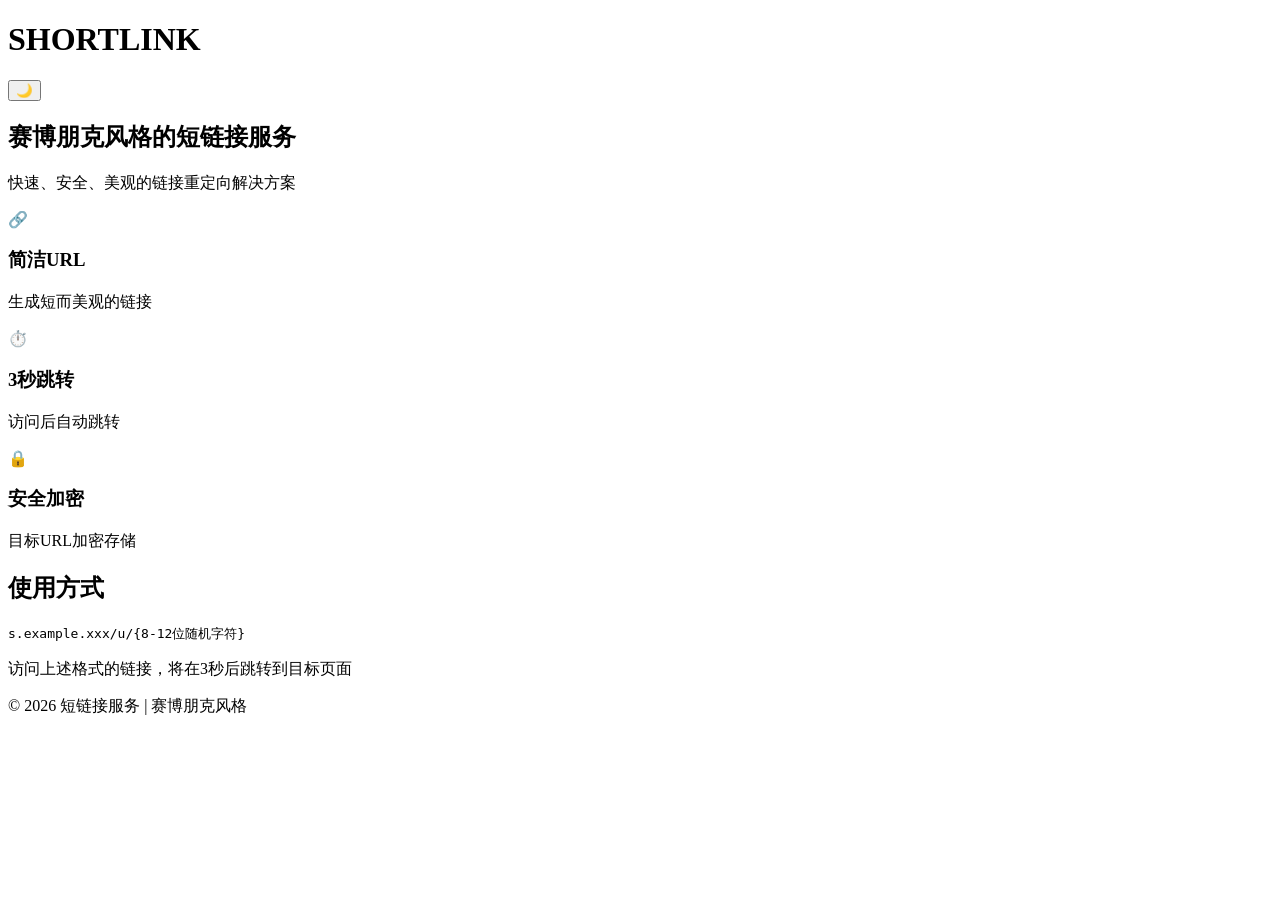
==== index.html @ 552d744b "feat: 实现静态短链接重定向网站基础功能 添加主页和重定向页面HTML结构 创建重定向配置JSON文件 添加项目计划文档 实现赛博朋克风格界面和日夜间切换功能" ====
<!DOCTYPE html>
<html lang="zh-CN">
<head>
    <meta charset="UTF-8">
    <meta name="viewport" content="width=device-width, initial-scale=1.0">
    <title>短链接重定向服务</title>
    <link rel="stylesheet" href="css/style.css">
</head>
<body>
    <div class="container">
        <header>
            <h1 class="glitch">SHORT<span class="neon">LINK</span></h1>
            <button id="theme-toggle" class="theme-btn">🌙</button>
        </header>
        
        <main>
            <section class="hero">
                <h2>赛博朋克风格的短链接服务</h2>
                <p>快速、安全、美观的链接重定向解决方案</p>
                <div class="grid">
                    <div class="feature">
                        <div class="feature-icon">🔗</div>
                        <h3>简洁URL</h3>
                        <p>生成短而美观的链接</p>
                    </div>
                    <div class="feature">
                        <div class="feature-icon">⏱️</div>
                        <h3>3秒跳转</h3>
                        <p>访问后自动跳转</p>
                    </div>
                    <div class="feature">
                        <div class="feature-icon">🔒</div>
                        <h3>安全加密</h3>
                        <p>目标URL加密存储</p>
                    </div>
                </div>
            </section>
            
            <section class="usage">
                <h2>使用方式</h2>
                <code>s.example.xxx/u/{8-12位随机字符}</code>
                <p>访问上述格式的链接，将在3秒后跳转到目标页面</p>
            </section>
        </main>
        
        <footer>
            <p>&copy; 2026 短链接服务 | 赛博朋克风格</p>
        </footer>
    </div>
    
    <script src="js/theme.js"></script>
</body>
</html>
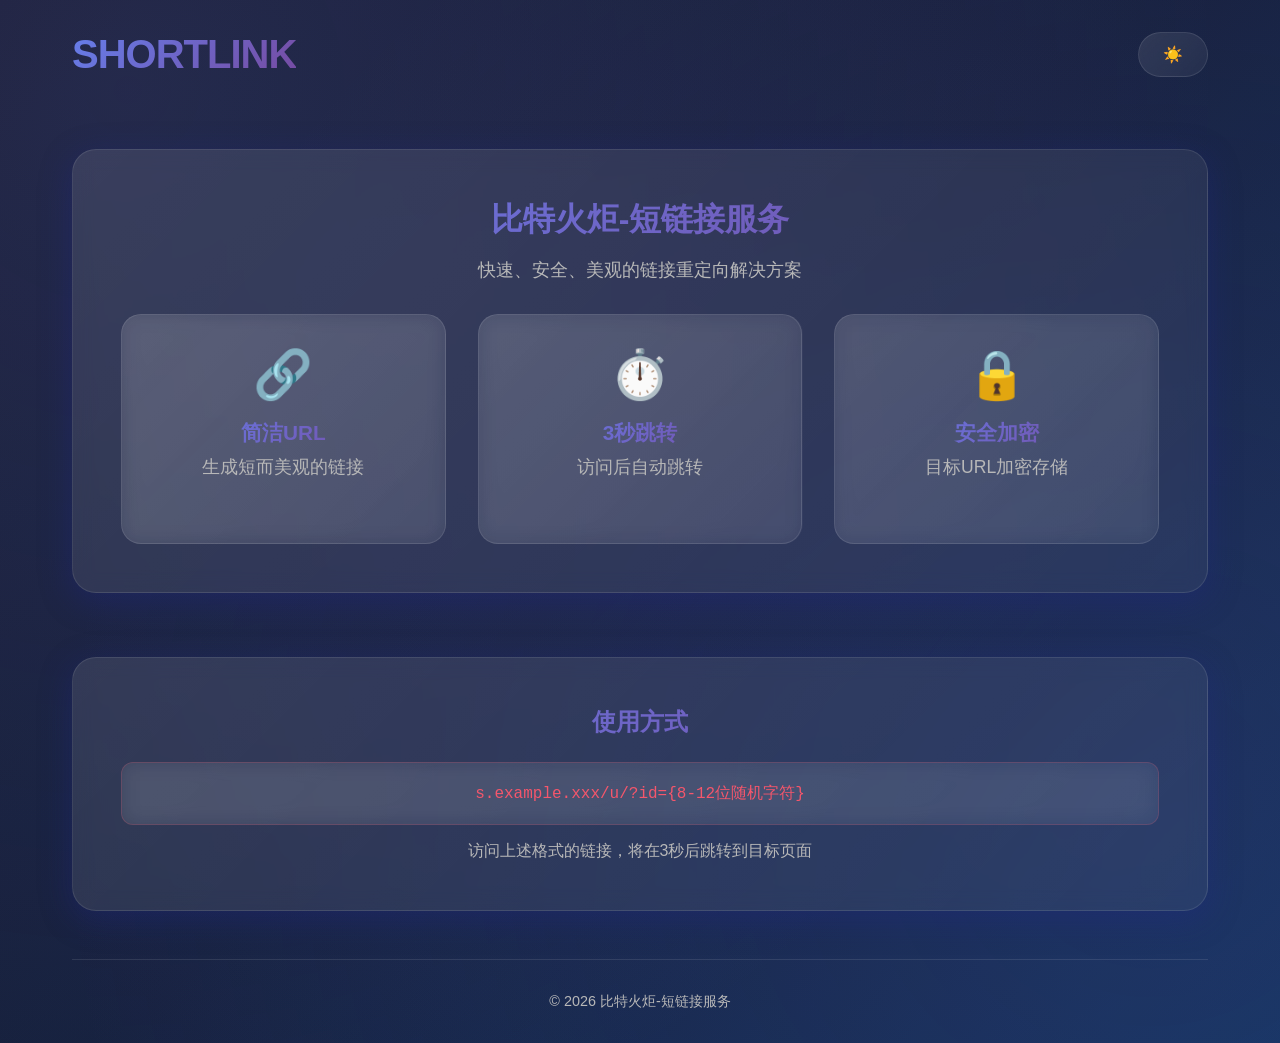
==== commit b301f459: "feat: 添加主题切换功能和错误处理页面 refactor: 简化标题样式并更新品牌名称  style: 优化CSS样式和响应式设计  docs: 更新页面文本和版权信息" ====
--- a/index.html
+++ b/index.html
@@ -3,19 +3,19 @@
 <head>
     <meta charset="UTF-8">
     <meta name="viewport" content="width=device-width, initial-scale=1.0">
-    <title>短链接重定向服务</title>
+    <title>比特火炬-短链接重定向服务</title>
     <link rel="stylesheet" href="css/style.css">
 </head>
 <body>
     <div class="container">
         <header>
-            <h1 class="glitch">SHORT<span class="neon">LINK</span></h1>
+            <h1>SHORTLINK</h1>
             <button id="theme-toggle" class="theme-btn">🌙</button>
         </header>
         
         <main>
             <section class="hero">
-                <h2>赛博朋克风格的短链接服务</h2>
+                <h2>比特火炬-短链接服务</h2>
                 <p>快速、安全、美观的链接重定向解决方案</p>
                 <div class="grid">
                     <div class="feature">
@@ -38,13 +38,13 @@
             
             <section class="usage">
                 <h2>使用方式</h2>
-                <code>s.example.xxx/u/{8-12位随机字符}</code>
+                <code>s.example.xxx/u/?id={8-12位随机字符}</code>
                 <p>访问上述格式的链接，将在3秒后跳转到目标页面</p>
             </section>
         </main>
         
         <footer>
-            <p>&copy; 2026 短链接服务 | 赛博朋克风格</p>
+            <p>&copy; 2026 比特火炬-短链接服务</p>
         </footer>
     </div>
     
--- a/css/style.css
+++ b/css/style.css
@@ -0,0 +1,427 @@
+/* 全局样式重置 */
+* {
+    margin: 0;
+    padding: 0;
+    box-sizing: border-box;
+}
+
+/* 渐变色彩变量 */
+:root {
+    --gradient-primary: linear-gradient(135deg, #667eea 0%, #764ba2 100%);
+    --gradient-secondary: linear-gradient(135deg, #f093fb 0%, #f5576c 100%);
+    --gradient-bg: linear-gradient(135deg, #1a1a2e 0%, #16213e 50%, #0f3460 100%);
+    --gradient-glass: linear-gradient(135deg, rgba(255,255,255,0.1) 0%, rgba(255,255,255,0.05) 100%);
+    --bg-primary: #1a1a2e;
+    --bg-secondary: #16213e;
+    --bg-card: rgba(255, 255, 255, 0.05);
+    --text-primary: #ffffff;
+    --text-secondary: #b8b8b8;
+    --accent: #667eea;
+    --accent-secondary: #764ba2;
+    --shadow: 0 8px 32px 0 rgba(31, 38, 135, 0.37);
+    --shadow-glow: 0 0 20px rgba(102, 126, 234, 0.3);
+}
+
+/* 日间模式 */
+body.light-mode {
+    --bg-primary: #f8f9fa;
+    --bg-secondary: #ffffff;
+    --bg-card: rgba(255, 255, 255, 0.8);
+    --text-primary: #1a1a2e;
+    --text-secondary: #666666;
+    --shadow: 0 8px 32px 0 rgba(0, 0, 0, 0.1);
+    --shadow-glow: 0 0 20px rgba(102, 126, 234, 0.2);
+}
+
+/* 基础样式 */
+body {
+    font-family: -apple-system, BlinkMacSystemFont, 'Segoe UI', Roboto, 'Helvetica Neue', Arial, sans-serif;
+    background: var(--gradient-bg);
+    color: var(--text-primary);
+    min-height: 100vh;
+    position: relative;
+    overflow-x: hidden;
+}
+
+/* 背景装饰 */
+body::before {
+    content: '';
+    position: fixed;
+    top: -50%;
+    left: -50%;
+    width: 200%;
+    height: 200%;
+    background: radial-gradient(circle at 30% 30%, rgba(102, 126, 234, 0.15) 0%, transparent 50%),
+                radial-gradient(circle at 70% 70%, rgba(118, 75, 162, 0.15) 0%, transparent 50%);
+    z-index: -1;
+    animation: float 20s ease-in-out infinite;
+}
+
+@keyframes float {
+    0%, 100% {
+        transform: translate(0, 0);
+    }
+    25% {
+        transform: translate(2%, 2%);
+    }
+    50% {
+        transform: translate(0, 4%);
+    }
+    75% {
+        transform: translate(-2%, 2%);
+    }
+}
+
+/* 容器 */
+.container {
+    max-width: 1200px;
+    margin: 0 auto;
+    padding: 2rem;
+    position: relative;
+    z-index: 1;
+}
+
+/* 头部 */
+header {
+    display: flex;
+    justify-content: space-between;
+    align-items: center;
+    margin-bottom: 3rem;
+    padding-bottom: 1.5rem;
+}
+
+/* 标题样式 */
+h1 {
+    font-size: 2.5rem;
+    font-weight: 700;
+    background: var(--gradient-primary);
+    -webkit-background-clip: text;
+    -webkit-text-fill-color: transparent;
+    background-clip: text;
+    letter-spacing: -1px;
+}
+
+/* 主题切换按钮 */
+.theme-btn {
+    background: var(--gradient-glass);
+    backdrop-filter: blur(10px);
+    -webkit-backdrop-filter: blur(10px);
+    border: 1px solid rgba(255, 255, 255, 0.1);
+    color: var(--text-primary);
+    padding: 0.75rem 1.5rem;
+    border-radius: 50px;
+    cursor: pointer;
+    font-size: 1rem;
+    transition: all 0.3s ease;
+    backdrop-filter: blur(10px);
+}
+
+.theme-btn:hover {
+    background: var(--gradient-primary);
+    transform: translateY(-2px);
+    box-shadow: var(--shadow-glow);
+}
+
+/* 主内容 */
+main {
+    margin-bottom: 3rem;
+}
+
+/* 英雄区域 */
+.hero {
+    text-align: center;
+    margin-bottom: 4rem;
+    padding: 3rem;
+    background: var(--gradient-glass);
+    backdrop-filter: blur(10px);
+    -webkit-backdrop-filter: blur(10px);
+    border: 1px solid rgba(255, 255, 255, 0.1);
+    border-radius: 24px;
+    box-shadow: var(--shadow);
+}
+
+.hero h2 {
+    font-size: 2rem;
+    margin-bottom: 1rem;
+    font-weight: 600;
+    background: var(--gradient-primary);
+    -webkit-background-clip: text;
+    -webkit-text-fill-color: transparent;
+    background-clip: text;
+}
+
+.hero p {
+    font-size: 1.1rem;
+    margin-bottom: 2rem;
+    color: var(--text-secondary);
+}
+
+/* 网格布局 */
+.grid {
+    display: grid;
+    grid-template-columns: repeat(auto-fit, minmax(280px, 1fr));
+    gap: 2rem;
+    margin-top: 2rem;
+}
+
+/* 特性卡片 */
+.feature {
+    background: var(--gradient-glass);
+    backdrop-filter: blur(10px);
+    -webkit-backdrop-filter: blur(10px);
+    padding: 2rem;
+    border: 1px solid rgba(255, 255, 255, 0.1);
+    border-radius: 20px;
+    transition: all 0.3s ease;
+    text-align: center;
+}
+
+.feature:hover {
+    transform: translateY(-8px);
+    box-shadow: var(--shadow-glow);
+    border-color: rgba(102, 126, 234, 0.3);
+}
+
+.feature-icon {
+    font-size: 3rem;
+    margin-bottom: 1rem;
+}
+
+.feature h3 {
+    font-size: 1.3rem;
+    margin-bottom: 0.5rem;
+    font-weight: 600;
+    background: var(--gradient-primary);
+    -webkit-background-clip: text;
+    -webkit-text-fill-color: transparent;
+    background-clip: text;
+}
+
+.feature p {
+    color: var(--text-secondary);
+}
+
+/* 使用方式 */
+.usage {
+    text-align: center;
+    padding: 3rem;
+    background: var(--gradient-glass);
+    backdrop-filter: blur(10px);
+    -webkit-backdrop-filter: blur(10px);
+    border: 1px solid rgba(255, 255, 255, 0.1);
+    border-radius: 24px;
+    box-shadow: var(--shadow);
+}
+
+.usage h2 {
+    font-size: 1.5rem;
+    margin-bottom: 1.5rem;
+    font-weight: 600;
+    background: var(--gradient-primary);
+    -webkit-background-clip: text;
+    -webkit-text-fill-color: transparent;
+    background-clip: text;
+}
+
+.usage code {
+    display: block;
+    background: var(--bg-card);
+    padding: 1.25rem 1.5rem;
+    border-radius: 12px;
+    margin: 1rem 0;
+    font-family: 'SF Mono', Monaco, 'Courier New', monospace;
+    font-size: 1rem;
+    color: #f5576c;
+    border: 1px solid rgba(245, 87, 108, 0.2);
+    backdrop-filter: blur(10px);
+}
+
+.usage p {
+    color: var(--text-secondary);
+}
+
+/* 重定向页面 */
+.redirect-page {
+    display: flex;
+    align-items: center;
+    justify-content: center;
+    min-height: calc(100vh - 200px);
+}
+
+.redirect-content {
+    text-align: center;
+    padding: 4rem;
+    background: var(--gradient-glass);
+    backdrop-filter: blur(20px);
+    -webkit-backdrop-filter: blur(20px);
+    border: 1px solid rgba(255, 255, 255, 0.1);
+    border-radius: 32px;
+    box-shadow: var(--shadow);
+    max-width: 500px;
+    width: 100%;
+}
+
+/* 倒计时 */
+.countdown-container {
+    margin-bottom: 2.5rem;
+}
+
+.countdown {
+    font-size: 6rem;
+    font-weight: 700;
+    background: var(--gradient-secondary);
+    -webkit-background-clip: text;
+    -webkit-text-fill-color: transparent;
+    background-clip: text;
+    margin-bottom: 1rem;
+    line-height: 1;
+    animation: pulse-glow 2s ease-in-out infinite;
+}
+
+@keyframes pulse-glow {
+    0%, 100% {
+        transform: scale(1);
+        filter: drop-shadow(0 0 20px rgba(240, 147, 251, 0.3));
+    }
+    50% {
+        transform: scale(1.05);
+        filter: drop-shadow(0 0 40px rgba(240, 147, 251, 0.5));
+    }
+}
+
+.countdown-container p {
+    color: var(--text-secondary);
+    font-size: 1.2rem;
+}
+
+/* 链接信息 */
+.link-info {
+    margin-bottom: 2rem;
+    padding: 1.25rem;
+    background: var(--bg-card);
+    border-radius: 12px;
+    border: 1px solid rgba(255, 255, 255, 0.05);
+}
+
+.link-info p {
+    color: var(--text-secondary);
+    font-size: 0.95rem;
+}
+
+.link-info span {
+    background: var(--gradient-primary);
+    -webkit-background-clip: text;
+    -webkit-text-fill-color: transparent;
+    background-clip: text;
+    font-family: 'SF Mono', Monaco, 'Courier New', monospace;
+}
+
+/* 跳转按钮 */
+.redirect-btn {
+    background: var(--gradient-secondary);
+    border: none;
+    color: white;
+    padding: 1rem 2.5rem;
+    font-size: 1.1rem;
+    font-weight: 600;
+    border-radius: 50px;
+    cursor: pointer;
+    transition: all 0.3s ease;
+    text-transform: uppercase;
+    letter-spacing: 2px;
+}
+
+.redirect-btn:hover {
+    transform: translateY(-3px);
+    box-shadow: 0 10px 30px rgba(245, 87, 108, 0.4);
+}
+
+/* 错误消息 */
+.error-message {
+    margin-top: 2rem;
+    padding: 1rem;
+    background: rgba(255, 82, 82, 0.1);
+    border: 1px solid rgba(255, 82, 82, 0.3);
+    border-radius: 12px;
+    color: #ff5252;
+    display: none;
+}
+
+/* 404错误页面样式 */
+.error-icon {
+    font-size: 5rem;
+    margin-bottom: 1.5rem;
+}
+
+.error-title {
+    font-size: 2rem;
+    font-weight: 700;
+    margin-bottom: 1rem;
+    background: var(--gradient-secondary);
+    -webkit-background-clip: text;
+    -webkit-text-fill-color: transparent;
+    background-clip: text;
+}
+
+.countdown-container p {
+    color: var(--text-secondary);
+    font-size: 1.1rem;
+    margin-bottom: 1.5rem;
+}
+
+/* 页脚 */
+footer {
+    text-align: center;
+    padding-top: 2rem;
+    margin-top: 2rem;
+    border-top: 1px solid rgba(255, 255, 255, 0.1);
+    color: var(--text-secondary);
+    font-size: 0.9rem;
+}
+
+/* 响应式设计 */
+@media (max-width: 768px) {
+    .container {
+        padding: 1.5rem;
+    }
+
+    h1 {
+        font-size: 2rem;
+    }
+
+    .hero {
+        padding: 2rem;
+    }
+
+    .hero h2 {
+        font-size: 1.5rem;
+    }
+
+    .redirect-content {
+        padding: 2.5rem;
+    }
+
+    .countdown {
+        font-size: 4rem;
+    }
+}
+
+@media (max-width: 480px) {
+    header {
+        flex-direction: column;
+        gap: 1rem;
+    }
+
+    .grid {
+        grid-template-columns: 1fr;
+    }
+
+    .redirect-content {
+        padding: 2rem;
+        margin: 1rem;
+    }
+
+    .countdown {
+        font-size: 3rem;
+    }
+}
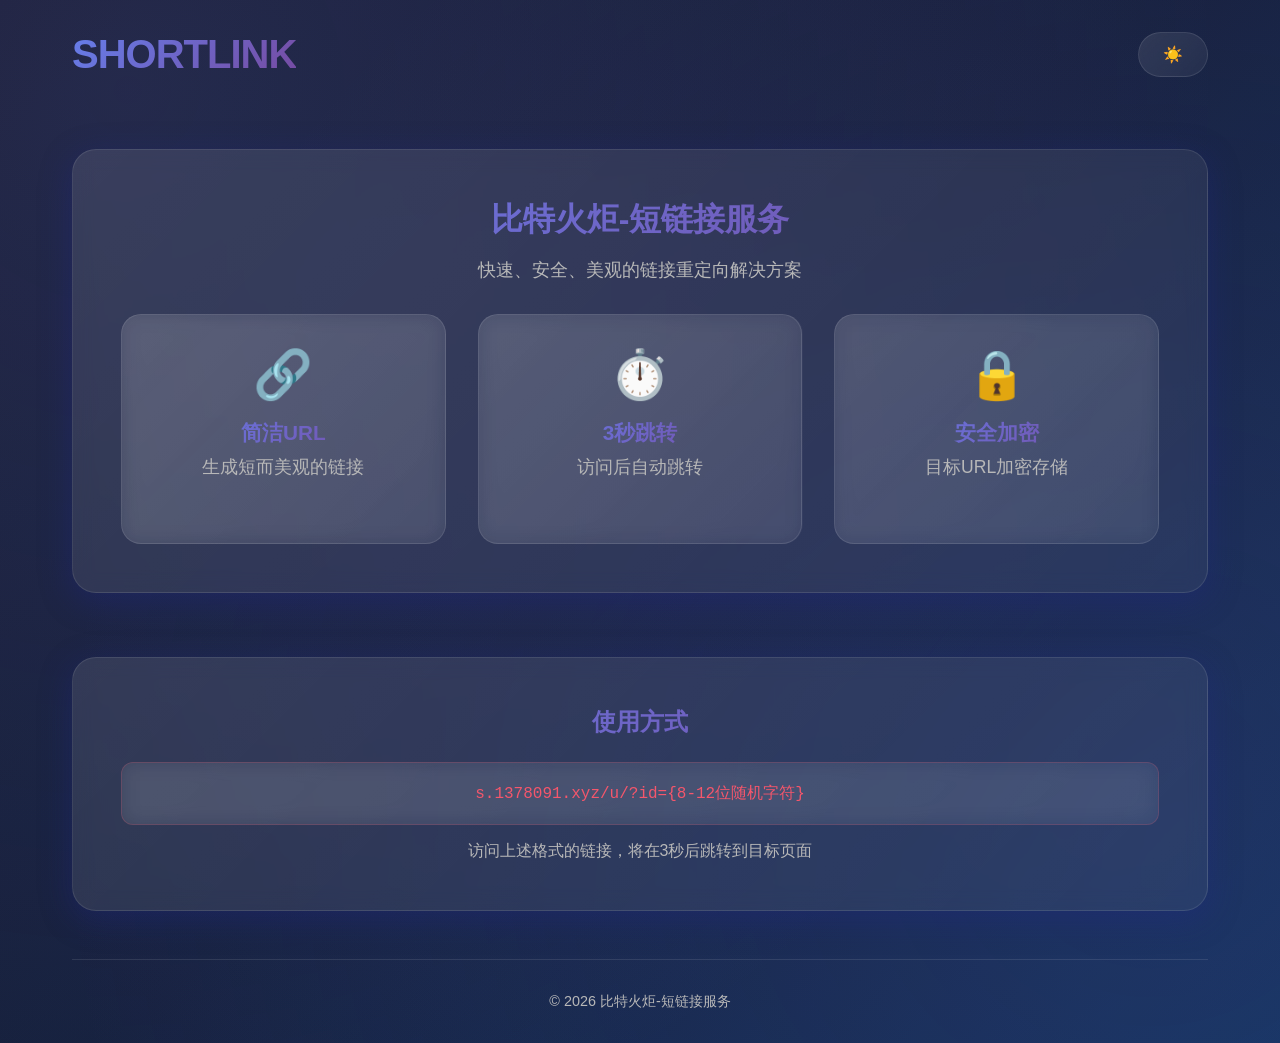
==== commit 0b52e154: "Update usage link in index.html" ====
--- a/index.html
+++ b/index.html
@@ -38,7 +38,7 @@
             
             <section class="usage">
                 <h2>使用方式</h2>
-                <code>s.example.xxx/u/?id={8-12位随机字符}</code>
+                <code>s.1378091.xyz/u/?id={8-12位随机字符}</code>
                 <p>访问上述格式的链接，将在3秒后跳转到目标页面</p>
             </section>
         </main>
@@ -50,4 +50,4 @@
     
     <script src="js/theme.js"></script>
 </body>
-</html>+</html>
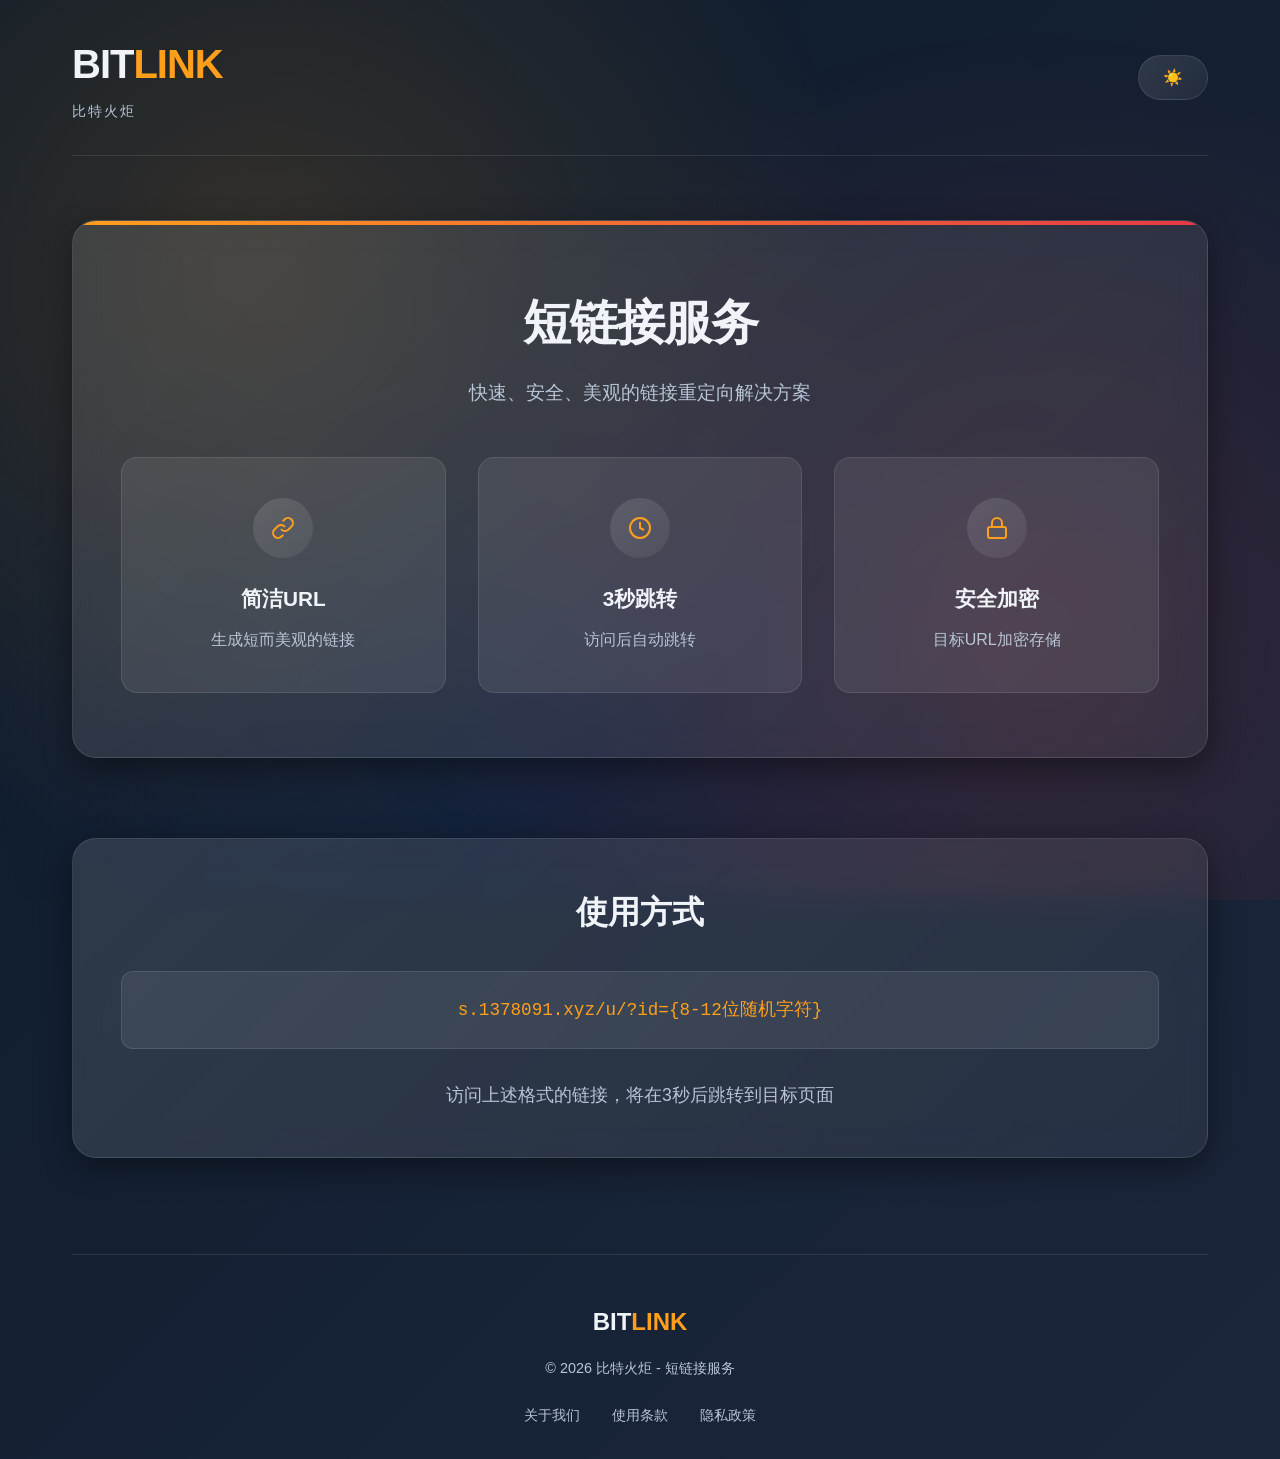
==== commit acbf600c: "feat: 前端UI重构去AI风格 Co-authored-by: traeagent <traeagent@users.noreply.github.com>" ====
--- a/index.html
+++ b/index.html
@@ -3,48 +3,87 @@
 <head>
     <meta charset="UTF-8">
     <meta name="viewport" content="width=device-width, initial-scale=1.0">
-    <title>比特火炬-短链接重定向服务</title>
+    <title>比特火炬 - 短链接重定向服务</title>
     <link rel="stylesheet" href="css/style.css">
 </head>
 <body>
+    <!-- 背景装饰 -->
+    <div class="background-decor"></div>
+    
     <div class="container">
-        <header>
-            <h1>SHORTLINK</h1>
-            <button id="theme-toggle" class="theme-btn">🌙</button>
+        <header class="header">
+            <div class="logo">
+                <h1>BIT<span class="accent">LINK</span></h1>
+                <p class="tagline">比特火炬</p>
+            </div>
+            <button id="theme-toggle" class="theme-btn">
+                <span class="theme-icon">🌙</span>
+            </button>
         </header>
         
         <main>
             <section class="hero">
-                <h2>比特火炬-短链接服务</h2>
-                <p>快速、安全、美观的链接重定向解决方案</p>
-                <div class="grid">
-                    <div class="feature">
-                        <div class="feature-icon">🔗</div>
-                        <h3>简洁URL</h3>
-                        <p>生成短而美观的链接</p>
-                    </div>
-                    <div class="feature">
-                        <div class="feature-icon">⏱️</div>
-                        <h3>3秒跳转</h3>
-                        <p>访问后自动跳转</p>
-                    </div>
-                    <div class="feature">
-                        <div class="feature-icon">🔒</div>
-                        <h3>安全加密</h3>
-                        <p>目标URL加密存储</p>
+                <div class="hero-content">
+                    <h2 class="hero-title">短链接服务</h2>
+                    <p class="hero-subtitle">快速、安全、美观的链接重定向解决方案</p>
+                    <div class="hero-features">
+                        <div class="feature-card">
+                            <div class="feature-icon">
+                                <svg width="24" height="24" viewBox="0 0 24 24" fill="none" stroke="currentColor" stroke-width="2">
+                                    <path d="M10 13a5 5 0 0 0 7.54.54l3-3a5 5 0 0 0-7.07-7.07l-1.72 1.71"></path>
+                                    <path d="M14 11a5 5 0 0 0-7.54-.54l-3 3a5 5 0 0 0 7.07 7.07l1.71-1.71"></path>
+                                </svg>
+                            </div>
+                            <h3 class="feature-title">简洁URL</h3>
+                            <p class="feature-desc">生成短而美观的链接</p>
+                        </div>
+                        <div class="feature-card">
+                            <div class="feature-icon">
+                                <svg width="24" height="24" viewBox="0 0 24 24" fill="none" stroke="currentColor" stroke-width="2">
+                                    <circle cx="12" cy="12" r="10"></circle>
+                                    <polyline points="12 6 12 12 16 14"></polyline>
+                                </svg>
+                            </div>
+                            <h3 class="feature-title">3秒跳转</h3>
+                            <p class="feature-desc">访问后自动跳转</p>
+                        </div>
+                        <div class="feature-card">
+                            <div class="feature-icon">
+                                <svg width="24" height="24" viewBox="0 0 24 24" fill="none" stroke="currentColor" stroke-width="2">
+                                    <rect x="3" y="11" width="18" height="11" rx="2" ry="2"></rect>
+                                    <path d="M7 11V7a5 5 0 0 1 10 0v4"></path>
+                                </svg>
+                            </div>
+                            <h3 class="feature-title">安全加密</h3>
+                            <p class="feature-desc">目标URL加密存储</p>
+                        </div>
                     </div>
                 </div>
             </section>
             
             <section class="usage">
-                <h2>使用方式</h2>
-                <code>s.1378091.xyz/u/?id={8-12位随机字符}</code>
-                <p>访问上述格式的链接，将在3秒后跳转到目标页面</p>
+                <div class="usage-content">
+                    <h2 class="section-title">使用方式</h2>
+                    <div class="code-block">
+                        <code>s.1378091.xyz/u/?id={8-12位随机字符}</code>
+                    </div>
+                    <p class="usage-desc">访问上述格式的链接，将在3秒后跳转到目标页面</p>
+                </div>
             </section>
         </main>
         
-        <footer>
-            <p>&copy; 2026 比特火炬-短链接服务</p>
+        <footer class="footer">
+            <div class="footer-content">
+                <div class="footer-logo">
+                    <h3>BIT<span class="accent">LINK</span></h3>
+                </div>
+                <p class="footer-copyright">&copy; 2026 比特火炬 - 短链接服务</p>
+                <div class="footer-links">
+                    <a href="#" class="footer-link">关于我们</a>
+                    <a href="#" class="footer-link">使用条款</a>
+                    <a href="#" class="footer-link">隐私政策</a>
+                </div>
+            </div>
         </footer>
     </div>
     
--- a/css/style.css
+++ b/css/style.css
@@ -5,70 +5,112 @@
     box-sizing: border-box;
 }
 
-/* 渐变色彩变量 */
+/* 导入字体 */
+@import url('https://fonts.googleapis.com/css2?family=Space+Grotesk:wght@400;500;600;700&family=Inter:wght@300;400;500;600&display=swap');
+
+/* 色彩变量 */
 :root {
-    --gradient-primary: linear-gradient(135deg, #667eea 0%, #764ba2 100%);
-    --gradient-secondary: linear-gradient(135deg, #f093fb 0%, #f5576c 100%);
-    --gradient-bg: linear-gradient(135deg, #1a1a2e 0%, #16213e 50%, #0f3460 100%);
-    --gradient-glass: linear-gradient(135deg, rgba(255,255,255,0.1) 0%, rgba(255,255,255,0.05) 100%);
-    --bg-primary: #1a1a2e;
-    --bg-secondary: #16213e;
-    --bg-card: rgba(255, 255, 255, 0.05);
-    --text-primary: #ffffff;
-    --text-secondary: #b8b8b8;
-    --accent: #667eea;
-    --accent-secondary: #764ba2;
-    --shadow: 0 8px 32px 0 rgba(31, 38, 135, 0.37);
-    --shadow-glow: 0 0 20px rgba(102, 126, 234, 0.3);
+    --primary: #0A2463;
+    --secondary: #E63946;
+    --accent: #FF9F1C;
+    --bg-primary: #0D1B2A;
+    --bg-secondary: #1B263B;
+    --bg-card: rgba(255, 255, 255, 0.08);
+    --text-primary: #F0F4F8;
+    --text-secondary: #B8C5D6;
+    --border: rgba(255, 255, 255, 0.1);
+    --shadow: 0 10px 30px rgba(0, 0, 0, 0.4);
+    --shadow-glow: 0 0 25px rgba(255, 159, 28, 0.3);
+    --gradient-primary: linear-gradient(135deg, var(--primary) 0%, var(--bg-secondary) 100%);
+    --gradient-accent: linear-gradient(135deg, var(--accent) 0%, var(--secondary) 100%);
+    --gradient-bg: linear-gradient(135deg, var(--bg-primary) 0%, var(--bg-secondary) 100%);
+    --gradient-glass: linear-gradient(135deg, rgba(255,255,255,0.12) 0%, rgba(255,255,255,0.06) 100%);
 }
 
 /* 日间模式 */
 body.light-mode {
-    --bg-primary: #f8f9fa;
-    --bg-secondary: #ffffff;
-    --bg-card: rgba(255, 255, 255, 0.8);
-    --text-primary: #1a1a2e;
-    --text-secondary: #666666;
-    --shadow: 0 8px 32px 0 rgba(0, 0, 0, 0.1);
-    --shadow-glow: 0 0 20px rgba(102, 126, 234, 0.2);
+    --primary: #1E3A8A;
+    --secondary: #DC2626;
+    --accent: #F59E0B;
+    --bg-primary: #F8FAFC;
+    --bg-secondary: #FFFFFF;
+    --bg-card: rgba(30, 58, 138, 0.05);
+    --text-primary: #0F172A;
+    --text-secondary: #475569;
+    --border: rgba(30, 58, 138, 0.1);
+    --shadow: 0 8px 24px rgba(0, 0, 0, 0.1);
+    --shadow-glow: 0 0 20px rgba(245, 158, 11, 0.2);
+    --gradient-primary: linear-gradient(135deg, var(--primary) 0%, var(--accent) 100%);
+    --gradient-bg: linear-gradient(135deg, var(--bg-primary) 0%, var(--bg-secondary) 100%);
 }
 
 /* 基础样式 */
 body {
-    font-family: -apple-system, BlinkMacSystemFont, 'Segoe UI', Roboto, 'Helvetica Neue', Arial, sans-serif;
+    font-family: 'Inter', -apple-system, BlinkMacSystemFont, 'Segoe UI', sans-serif;
     background: var(--gradient-bg);
     color: var(--text-primary);
     min-height: 100vh;
     position: relative;
     overflow-x: hidden;
+    line-height: 1.6;
+    animation: fadeIn 0.8s ease-in-out;
+}
+
+@keyframes fadeIn {
+    from {
+        opacity: 0;
+        transform: translateY(20px);
+    }
+    to {
+        opacity: 1;
+        transform: translateY(0);
+    }
+}
+
+/* 滚动条样式 */
+::-webkit-scrollbar {
+    width: 8px;
+}
+
+::-webkit-scrollbar-track {
+    background: var(--bg-secondary);
+}
+
+::-webkit-scrollbar-thumb {
+    background: var(--accent);
+    border-radius: 4px;
+}
+
+::-webkit-scrollbar-thumb:hover {
+    background: var(--secondary);
 }
 
 /* 背景装饰 */
-body::before {
-    content: '';
+.background-decor {
     position: fixed;
-    top: -50%;
-    left: -50%;
-    width: 200%;
-    height: 200%;
-    background: radial-gradient(circle at 30% 30%, rgba(102, 126, 234, 0.15) 0%, transparent 50%),
-                radial-gradient(circle at 70% 70%, rgba(118, 75, 162, 0.15) 0%, transparent 50%);
+    top: 0;
+    left: 0;
+    width: 100%;
+    height: 100%;
+    background: radial-gradient(circle at 20% 30%, rgba(255, 159, 28, 0.15) 0%, transparent 50%),
+                radial-gradient(circle at 80% 70%, rgba(230, 57, 70, 0.15) 0%, transparent 50%),
+                radial-gradient(circle at 40% 80%, rgba(10, 36, 99, 0.2) 0%, transparent 50%);
     z-index: -1;
-    animation: float 20s ease-in-out infinite;
+    animation: float 25s ease-in-out infinite;
 }
 
 @keyframes float {
     0%, 100% {
-        transform: translate(0, 0);
+        transform: translate(0, 0) rotate(0deg);
     }
     25% {
-        transform: translate(2%, 2%);
+        transform: translate(2%, 2%) rotate(1deg);
     }
     50% {
-        transform: translate(0, 4%);
+        transform: translate(0, 4%) rotate(0deg);
     }
     75% {
-        transform: translate(-2%, 2%);
+        transform: translate(-2%, 2%) rotate(-1deg);
     }
 }
 
@@ -82,23 +124,34 @@
 }
 
 /* 头部 */
-header {
+.header {
     display: flex;
     justify-content: space-between;
     align-items: center;
-    margin-bottom: 3rem;
-    padding-bottom: 1.5rem;
-}
-
-/* 标题样式 */
-h1 {
+    margin-bottom: 4rem;
+    padding-bottom: 2rem;
+    border-bottom: 1px solid var(--border);
+}
+
+.logo h1 {
     font-size: 2.5rem;
     font-weight: 700;
-    background: var(--gradient-primary);
-    -webkit-background-clip: text;
-    -webkit-text-fill-color: transparent;
-    background-clip: text;
+    font-family: 'Space Grotesk', sans-serif;
+    color: var(--text-primary);
+    margin: 0;
     letter-spacing: -1px;
+}
+
+.logo .accent {
+    color: var(--accent);
+}
+
+.logo .tagline {
+    font-size: 0.9rem;
+    color: var(--text-secondary);
+    margin: 0.25rem 0 0 0;
+    text-transform: uppercase;
+    letter-spacing: 2px;
 }
 
 /* 主题切换按钮 */
@@ -106,7 +159,7 @@
     background: var(--gradient-glass);
     backdrop-filter: blur(10px);
     -webkit-backdrop-filter: blur(10px);
-    border: 1px solid rgba(255, 255, 255, 0.1);
+    border: 1px solid var(--border);
     color: var(--text-primary);
     padding: 0.75rem 1.5rem;
     border-radius: 50px;
@@ -114,130 +167,208 @@
     font-size: 1rem;
     transition: all 0.3s ease;
     backdrop-filter: blur(10px);
+    display: flex;
+    align-items: center;
+    justify-content: center;
 }
 
 .theme-btn:hover {
-    background: var(--gradient-primary);
+    background: var(--gradient-accent);
     transform: translateY(-2px);
     box-shadow: var(--shadow-glow);
+    border-color: var(--accent);
 }
 
 /* 主内容 */
 main {
-    margin-bottom: 3rem;
+    margin-bottom: 4rem;
 }
 
 /* 英雄区域 */
 .hero {
     text-align: center;
-    margin-bottom: 4rem;
-    padding: 3rem;
+    margin-bottom: 5rem;
+    position: relative;
+}
+
+.hero-content {
     background: var(--gradient-glass);
-    backdrop-filter: blur(10px);
-    -webkit-backdrop-filter: blur(10px);
-    border: 1px solid rgba(255, 255, 255, 0.1);
+    backdrop-filter: blur(15px);
+    -webkit-backdrop-filter: blur(15px);
+    padding: 4rem 3rem;
+    border: 1px solid var(--border);
     border-radius: 24px;
     box-shadow: var(--shadow);
-}
-
-.hero h2 {
-    font-size: 2rem;
+    position: relative;
+    overflow: hidden;
+}
+
+.hero-content::before {
+    content: '';
+    position: absolute;
+    top: 0;
+    left: 0;
+    right: 0;
+    height: 4px;
+    background: var(--gradient-accent);
+}
+
+.hero-title {
+    font-size: 3rem;
+    font-weight: 700;
+    font-family: 'Space Grotesk', sans-serif;
+    color: var(--text-primary);
     margin-bottom: 1rem;
-    font-weight: 600;
-    background: var(--gradient-primary);
-    -webkit-background-clip: text;
-    -webkit-text-fill-color: transparent;
-    background-clip: text;
-}
-
-.hero p {
-    font-size: 1.1rem;
-    margin-bottom: 2rem;
-    color: var(--text-secondary);
-}
-
-/* 网格布局 */
-.grid {
+    letter-spacing: -1px;
+}
+
+.hero-subtitle {
+    font-size: 1.2rem;
+    color: var(--text-secondary);
+    margin-bottom: 3rem;
+    max-width: 600px;
+    margin-left: auto;
+    margin-right: auto;
+}
+
+/* 特性卡片 */
+.hero-features {
     display: grid;
-    grid-template-columns: repeat(auto-fit, minmax(280px, 1fr));
+    grid-template-columns: repeat(auto-fit, minmax(300px, 1fr));
     gap: 2rem;
-    margin-top: 2rem;
-}
-
-/* 特性卡片 */
-.feature {
-    background: var(--gradient-glass);
-    backdrop-filter: blur(10px);
-    -webkit-backdrop-filter: blur(10px);
-    padding: 2rem;
-    border: 1px solid rgba(255, 255, 255, 0.1);
-    border-radius: 20px;
+    margin-top: 3rem;
+}
+
+.feature-card {
+    background: var(--bg-card);
+    padding: 2.5rem 2rem;
+    border: 1px solid var(--border);
+    border-radius: 16px;
     transition: all 0.3s ease;
     text-align: center;
-}
-
-.feature:hover {
-    transform: translateY(-8px);
+    position: relative;
+    overflow: hidden;
+    animation: slideUp 0.6s ease-out forwards;
+    opacity: 0;
+    transform: translateY(30px);
+}
+
+.feature-card:nth-child(1) {
+    animation-delay: 0.2s;
+}
+
+.feature-card:nth-child(2) {
+    animation-delay: 0.4s;
+}
+
+.feature-card:nth-child(3) {
+    animation-delay: 0.6s;
+}
+
+@keyframes slideUp {
+    to {
+        opacity: 1;
+        transform: translateY(0);
+    }
+}
+
+.feature-card::before {
+    content: '';
+    position: absolute;
+    top: 0;
+    left: 0;
+    right: 0;
+    height: 3px;
+    background: var(--gradient-accent);
+    transform: scaleX(0);
+    transition: transform 0.3s ease;
+}
+
+.feature-card:hover {
+    transform: translateY(-10px);
     box-shadow: var(--shadow-glow);
-    border-color: rgba(102, 126, 234, 0.3);
+    border-color: var(--accent);
+}
+
+.feature-card:hover::before {
+    transform: scaleX(1);
 }
 
 .feature-icon {
-    font-size: 3rem;
-    margin-bottom: 1rem;
-}
-
-.feature h3 {
+    width: 60px;
+    height: 60px;
+    display: flex;
+    align-items: center;
+    justify-content: center;
+    background: var(--gradient-glass);
+    border-radius: 50%;
+    margin: 0 auto 1.5rem;
+    color: var(--accent);
+    transition: all 0.3s ease;
+}
+
+.feature-card:hover .feature-icon {
+    background: var(--gradient-accent);
+    color: white;
+    transform: scale(1.1);
+}
+
+.feature-title {
     font-size: 1.3rem;
-    margin-bottom: 0.5rem;
     font-weight: 600;
-    background: var(--gradient-primary);
-    -webkit-background-clip: text;
-    -webkit-text-fill-color: transparent;
-    background-clip: text;
-}
-
-.feature p {
-    color: var(--text-secondary);
+    color: var(--text-primary);
+    margin-bottom: 0.75rem;
+    font-family: 'Space Grotesk', sans-serif;
+}
+
+.feature-desc {
+    color: var(--text-secondary);
+    line-height: 1.6;
 }
 
 /* 使用方式 */
 .usage {
-    text-align: center;
+    margin-bottom: 4rem;
+}
+
+.usage-content {
+    background: var(--gradient-glass);
+    backdrop-filter: blur(15px);
+    -webkit-backdrop-filter: blur(15px);
     padding: 3rem;
-    background: var(--gradient-glass);
-    backdrop-filter: blur(10px);
-    -webkit-backdrop-filter: blur(10px);
-    border: 1px solid rgba(255, 255, 255, 0.1);
+    border: 1px solid var(--border);
     border-radius: 24px;
     box-shadow: var(--shadow);
-}
-
-.usage h2 {
-    font-size: 1.5rem;
-    margin-bottom: 1.5rem;
+    text-align: center;
+}
+
+.section-title {
+    font-size: 2rem;
     font-weight: 600;
-    background: var(--gradient-primary);
-    -webkit-background-clip: text;
-    -webkit-text-fill-color: transparent;
-    background-clip: text;
-}
-
-.usage code {
+    color: var(--text-primary);
+    margin-bottom: 2rem;
+    font-family: 'Space Grotesk', sans-serif;
+}
+
+.code-block {
+    background: var(--bg-card);
+    padding: 1.5rem;
+    border-radius: 12px;
+    margin: 2rem 0;
+    position: relative;
+    border: 1px solid var(--border);
+}
+
+.code-block code {
+    font-family: 'SF Mono', Monaco, 'Courier New', monospace;
+    font-size: 1.1rem;
+    color: var(--accent);
     display: block;
-    background: var(--bg-card);
-    padding: 1.25rem 1.5rem;
-    border-radius: 12px;
-    margin: 1rem 0;
-    font-family: 'SF Mono', Monaco, 'Courier New', monospace;
-    font-size: 1rem;
-    color: #f5576c;
-    border: 1px solid rgba(245, 87, 108, 0.2);
-    backdrop-filter: blur(10px);
-}
-
-.usage p {
-    color: var(--text-secondary);
+}
+
+.usage-desc {
+    color: var(--text-secondary);
+    font-size: 1.1rem;
 }
 
 /* 重定向页面 */
@@ -370,13 +501,53 @@
 }
 
 /* 页脚 */
-footer {
+.footer {
+    margin-top: 6rem;
+    padding-top: 3rem;
+    border-top: 1px solid var(--border);
+}
+
+.footer-content {
+    display: flex;
+    flex-direction: column;
+    align-items: center;
     text-align: center;
-    padding-top: 2rem;
-    margin-top: 2rem;
-    border-top: 1px solid rgba(255, 255, 255, 0.1);
+}
+
+.footer-logo h3 {
+    font-size: 1.5rem;
+    font-weight: 700;
+    font-family: 'Space Grotesk', sans-serif;
+    color: var(--text-primary);
+    margin: 0 0 1rem;
+}
+
+.footer-logo .accent {
+    color: var(--accent);
+}
+
+.footer-copyright {
     color: var(--text-secondary);
     font-size: 0.9rem;
+    margin: 0 0 1.5rem;
+}
+
+.footer-links {
+    display: flex;
+    gap: 2rem;
+    flex-wrap: wrap;
+    justify-content: center;
+}
+
+.footer-link {
+    color: var(--text-secondary);
+    text-decoration: none;
+    font-size: 0.9rem;
+    transition: color 0.3s ease;
+}
+
+.footer-link:hover {
+    color: var(--accent);
 }
 
 /* 响应式设计 */
@@ -385,16 +556,32 @@
         padding: 1.5rem;
     }
 
-    h1 {
+    .logo h1 {
         font-size: 2rem;
     }
 
-    .hero {
-        padding: 2rem;
-    }
-
-    .hero h2 {
-        font-size: 1.5rem;
+    .hero-content {
+        padding: 3rem 2rem;
+    }
+
+    .hero-title {
+        font-size: 2.5rem;
+    }
+
+    .hero-subtitle {
+        font-size: 1.1rem;
+    }
+
+    .hero-features {
+        grid-template-columns: 1fr;
+    }
+
+    .usage-content {
+        padding: 2.5rem;
+    }
+
+    .section-title {
+        font-size: 1.75rem;
     }
 
     .redirect-content {
@@ -407,17 +594,44 @@
 }
 
 @media (max-width: 480px) {
-    header {
+    .header {
         flex-direction: column;
         gap: 1rem;
-    }
-
-    .grid {
-        grid-template-columns: 1fr;
+        align-items: flex-start;
+    }
+
+    .logo h1 {
+        font-size: 1.75rem;
+    }
+
+    .hero-content {
+        padding: 2.5rem 1.5rem;
+    }
+
+    .hero-title {
+        font-size: 2rem;
+    }
+
+    .feature-card {
+        padding: 2rem 1.5rem;
+    }
+
+    .usage-content {
+        padding: 2rem 1.5rem;
+    }
+
+    .code-block code {
+        font-size: 0.9rem;
+    }
+
+    .footer-links {
+        flex-direction: column;
+        gap: 1rem;
+        align-items: center;
     }
 
     .redirect-content {
-        padding: 2rem;
+        padding: 2rem 1.5rem;
         margin: 1rem;
     }
 
